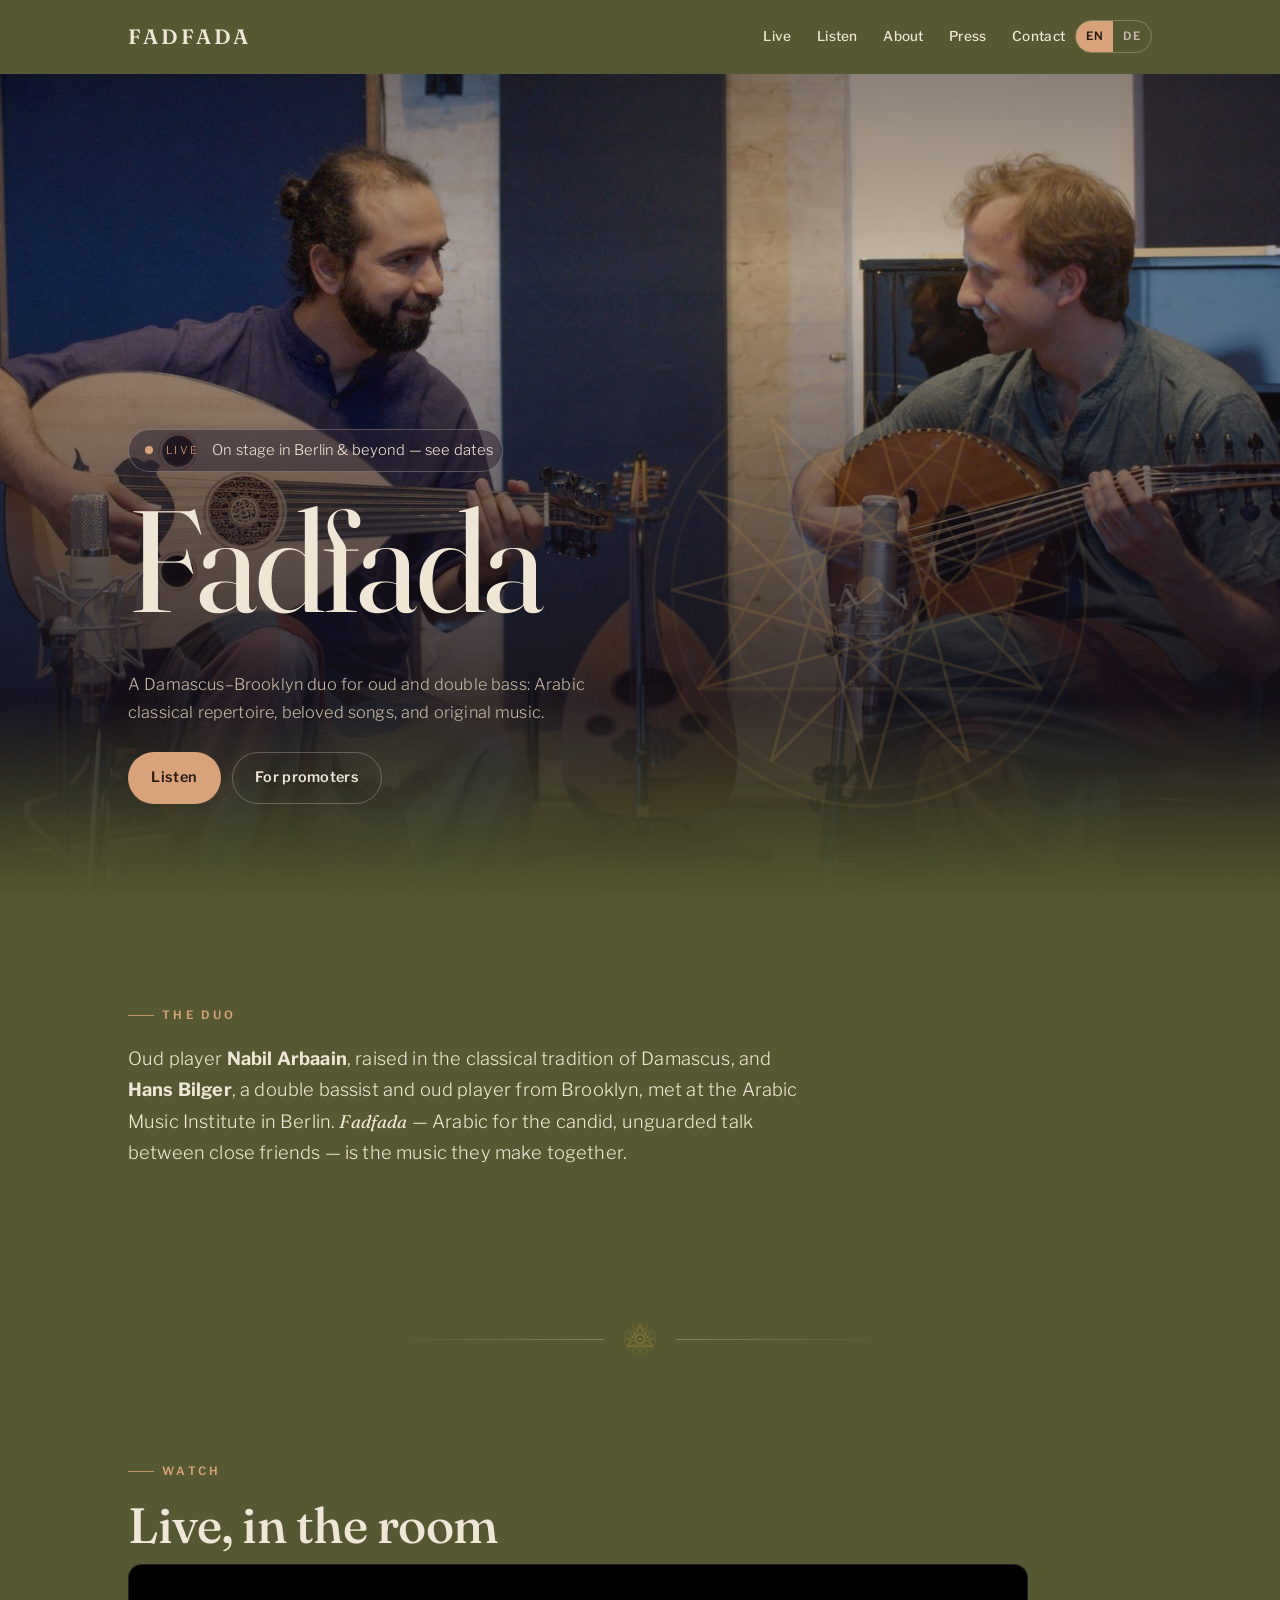
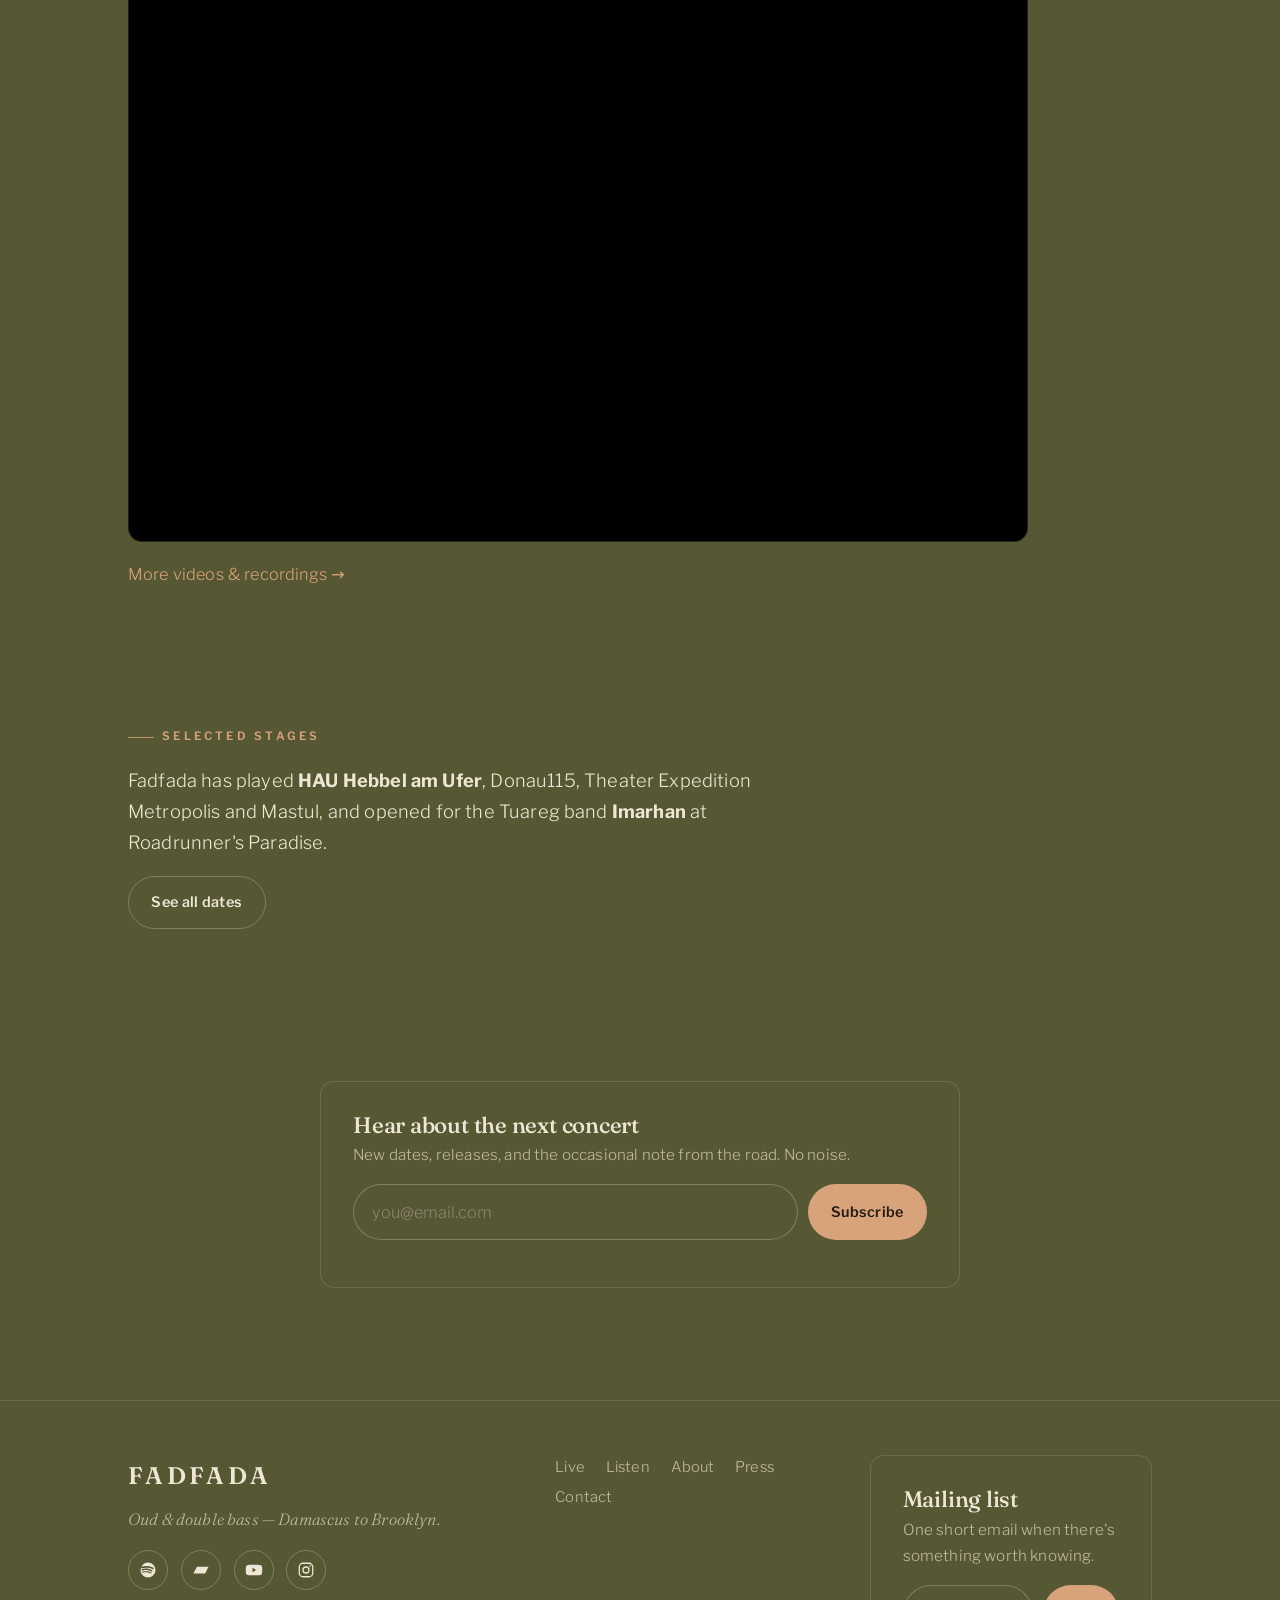
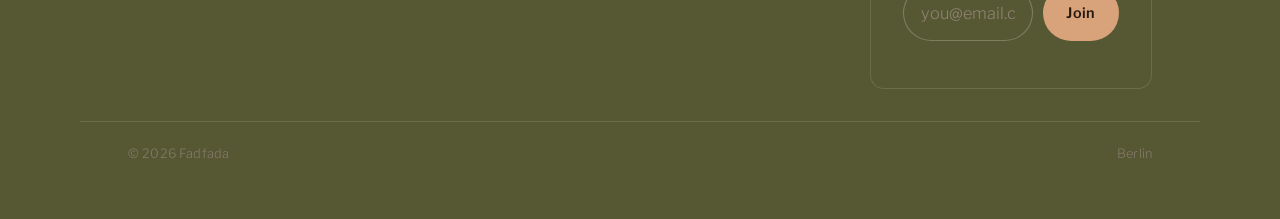
==== index.html @ bcf7a216 "Add files via upload" ====
<!doctype html>
<html lang="en">
    <head>
        <meta charset="utf-8" />
        <meta name="viewport" content="width=device-width, initial-scale=1" />
        <title>Fadfada — Oud &amp; Double Bass Duo</title>
        <meta
            name="description"
            content="Fadfada — a Damascus–Brooklyn oud and double bass duo. Arabic classical, beloved songs, and original music."
        />
        <link rel="icon" href="assets/favicon.svg" />
        <link rel="preconnect" href="https://fonts.googleapis.com" />
        <link rel="preconnect" href="https://fonts.gstatic.com" crossorigin />
        <link
            href="https://fonts.googleapis.com/css2?family=Fraunces:ital,opsz,wght@0,9..144,400;0,9..144,500;0,9..144,600;1,9..144,400;1,9..144,500&family=Libre+Franklin:ital,wght@0,300;0,400;0,500;0,600;0,700;1,400&display=swap"
            rel="stylesheet"
        />
        <link rel="stylesheet" href="css/style.css" />
    </head>
    <body>
        <!-- NAV -->
        <nav class="nav">
            <div class="nav__inner">
                <a class="brand" href="index.html">Fadfada</a>
                <div class="nav__right">
                    <div class="navlinks">
                        <a href="live.html" data-en="Live" data-de="Termine"
                            >Live</a
                        >
                        <a href="listen.html" data-en="Listen" data-de="Hören"
                            >Listen</a
                        >
                        <a href="about.html" data-en="About" data-de="Über uns"
                            >About</a
                        >
                        <a href="press.html" data-en="Press" data-de="Presse"
                            >Press</a
                        >
                        <a
                            href="contact.html"
                            data-en="Contact"
                            data-de="Kontakt"
                            >Contact</a
                        >
                    </div>
                    <div class="langtoggle" role="group" aria-label="Language">
                        <button
                            type="button"
                            data-lang="en"
                            aria-pressed="true"
                        >
                            EN
                        </button>
                        <button
                            type="button"
                            data-lang="de"
                            aria-pressed="false"
                        >
                            DE
                        </button>
                    </div>
                    <button
                        class="menu-btn"
                        aria-label="Menu"
                        aria-expanded="false"
                    >
                        <svg
                            viewBox="0 0 24 24"
                            fill="none"
                            stroke="currentColor"
                            stroke-width="1.8"
                        >
                            <path d="M3 6h18M3 12h18M3 18h18" />
                        </svg>
                    </button>
                </div>
            </div>
        </nav>
        <div class="drawer">
            <a href="live.html" data-en="Live" data-de="Termine">Live</a>
            <a href="listen.html" data-en="Listen" data-de="Hören">Listen</a>
            <a href="about.html" data-en="About" data-de="Über uns">About</a>
            <a href="press.html" data-en="Press" data-de="Presse">Press</a>
            <a href="contact.html" data-en="Contact" data-de="Kontakt"
                >Contact</a
            >
        </div>

        <!-- HERO -->
        <header class="hero">
            <div class="hero__bg">
                <img
                    src="assets/duo-hero.jpg"
                    alt="Nabil Arbaain and Hans Bilger performing"
                />
            </div>
            <img
                class="hero__rosette"
                src="assets/rosette.svg"
                alt=""
                aria-hidden="true"
            />
            <div class="hero__inner wrap">
                <a class="nextdate" href="live.html">
                    <span class="dot"></span>
                    <small>Live</small>
                    <span
                        data-en="On stage in Berlin &amp; beyond — see dates"
                        data-de="Auf der Bühne in Berlin &amp; darüber hinaus — Termine"
                        >On stage in Berlin &amp; beyond — see dates</span
                    >
                </a>
                <h1 class="hero__word">Fadfada</h1>
                <p class="hero__sub">
                    <span data-lang="en"
                        >A Damascus–Brooklyn duo for oud and double bass: Arabic
                        classical repertoire, beloved songs, and original
                        music.</span
                    >
                    <span data-lang="de"
                        >Ein Duo zwischen Damaskus und Brooklyn für Oud und
                        Kontrabass: arabische Klassik, beliebte Lieder und
                        eigene Kompositionen.</span
                    >
                </p>
                <div class="hero__cta">
                    <a
                        class="btn btn--primary"
                        href="listen.html"
                        data-en="Listen"
                        data-de="Hören"
                        >Listen</a
                    >
                    <a
                        class="btn btn--ghost"
                        href="press.html"
                        data-en="For promoters"
                        data-de="Für Veranstalter"
                        >For promoters</a
                    >
                </div>
            </div>
        </header>

        <!-- INTRO -->
        <section class="section">
            <div class="wrap reveal">
                <p class="eyebrow" data-en="The duo" data-de="Das Duo">
                    The duo
                </p>
                <div class="prose">
                    <p class="lead" data-lang="en">
                        Oud player <strong>Nabil Arbaain</strong>, raised in the
                        classical tradition of Damascus, and
                        <strong>Hans Bilger</strong>, a double bassist and oud
                        player from Brooklyn, met at the Arabic Music Institute
                        in Berlin. <em class="serif-it">Fadfada</em> — Arabic
                        for the candid, unguarded talk between close friends —
                        is the music they make together.
                    </p>
                    <p class="lead" data-lang="de">
                        Der Oud-Spieler <strong>Nabil Arbaain</strong>,
                        aufgewachsen in der klassischen Tradition von Damaskus,
                        und <strong>Hans Bilger</strong>, Kontrabassist und
                        Oud-Spieler aus Brooklyn, lernten sich am Arabischen
                        Musikinstitut Berlin kennen.
                        <em class="serif-it">Fadfada</em> — arabisch für die
                        offene, vertraute Aussprache unter Freunden — ist die
                        Musik, die sie zusammen machen.
                    </p>
                </div>
            </div>
        </section>

        <div class="wrap">
            <div class="rosette-rule">
                <img src="assets/rosette.svg" alt="" aria-hidden="true" />
            </div>
        </div>

        <!-- FEATURED VIDEO -->
        <section class="section section--tight">
            <div class="wrap reveal">
                <p class="eyebrow" data-en="Watch" data-de="Ansehen">Watch</p>
                <h2
                    class="section-title"
                    data-en="Live, in the room"
                    data-de="Live, im Raum"
                >
                    Live, in the room
                </h2>
                <div class="embed" style="max-width: 900px">
                    <iframe
                        src="https://www.youtube.com/embed/OVt1H_GwYeY"
                        title="Fadfada live"
                        loading="lazy"
                        allow="
                            accelerometer;
                            autoplay;
                            clipboard-write;
                            encrypted-media;
                            gyroscope;
                            picture-in-picture;
                        "
                        allowfullscreen
                    ></iframe>
                </div>
                <p style="margin-top: 1.1rem">
                    <a
                        href="listen.html"
                        data-en="More videos &amp; recordings →"
                        data-de="Mehr Videos &amp; Aufnahmen →"
                        >More videos &amp; recordings →</a
                    >
                </p>
            </div>
        </section>

        <!-- HIGHLIGHTS -->
        <section class="section section--tight">
            <div class="wrap reveal">
                <p
                    class="eyebrow"
                    data-en="Selected stages"
                    data-de="Ausgewählte Bühnen"
                >
                    Selected stages
                </p>
                <div class="prose">
                    <p class="lead" data-lang="en">
                        Fadfada has played <strong>HAU Hebbel am Ufer</strong>,
                        Donau115, Theater Expedition Metropolis and Mastul, and
                        opened for the Tuareg band <strong>Imarhan</strong> at
                        Roadrunner's Paradise.
                    </p>
                    <p class="lead" data-lang="de">
                        Fadfada spielte u.&nbsp;a. im
                        <strong>HAU Hebbel am Ufer</strong>, Donau115, Theater
                        Expedition Metropolis und Mastul und war Vorband der
                        Tuareg-Band <strong>Imarhan</strong> im Roadrunner's
                        Paradise.
                    </p>
                </div>
                <a
                    class="btn btn--ghost"
                    href="live.html"
                    data-en="See all dates"
                    data-de="Alle Termine"
                    >See all dates</a
                >
            </div>
        </section>

        <!-- SIGNUP -->
        <section class="section">
            <div class="wrap reveal">
                <div
                    class="signup"
                    style="max-width: 640px; margin-inline: auto"
                >
                    <h3
                        data-en="Hear about the next concert"
                        data-de="Vom nächsten Konzert erfahren"
                    >
                        Hear about the next concert
                    </h3>
                    <p
                        data-en="New dates, releases, and the occasional note from the road. No noise."
                        data-de="Neue Termine, Veröffentlichungen und ab und zu ein Gruß von unterwegs. Kein Spam."
                    >
                        New dates, releases, and the occasional note from the
                        road. No noise.
                    </p>
                    <form class="signup-form" novalidate>
                        <input
                            type="email"
                            required
                            placeholder="you@email.com"
                            data-ph-en="you@email.com"
                            data-ph-de="du@email.com"
                            aria-label="Email"
                        />
                        <button
                            class="btn btn--primary"
                            type="submit"
                            data-en="Subscribe"
                            data-de="Abonnieren"
                        >
                            Subscribe
                        </button>
                    </form>
                    <div class="msg" aria-live="polite"></div>
                </div>
            </div>
        </section>

        <!-- FOOTER -->
        <footer class="footer">
            <div class="wrap footer__grid">
                <div class="footer__brand">
                    <a class="brand" href="index.html">Fadfada</a>
                    <p class="footer__tag">
                        <span data-lang="en"
                            >Oud &amp; double bass — Damascus to Brooklyn.</span
                        >
                        <span data-lang="de"
                            >Oud &amp; Kontrabass — Damaskus bis Brooklyn.</span
                        >
                    </p>
                    <div class="socials">
                        <a
                            href="https://open.spotify.com/artist/3Bh8LIMsEj0Z3jXX5K8Y00"
                            aria-label="Spotify"
                            target="_blank"
                            rel="noopener"
                            ><svg viewBox="0 0 24 24" fill="currentColor">
                                <path
                                    d="M12 2a10 10 0 1 0 0 20 10 10 0 0 0 0-20Zm4.6 14.4a.75.75 0 0 1-1 .25c-2.8-1.7-6.3-2.1-10.4-1.15a.75.75 0 1 1-.33-1.46c4.5-1.03 8.4-.57 11.5 1.32.35.22.46.68.23 1.04Zm1.23-2.74a.94.94 0 0 1-1.29.31c-3.2-1.97-8.08-2.54-11.86-1.39a.94.94 0 1 1-.55-1.8c4.33-1.32 9.7-.68 13.38 1.59.44.27.58.85.32 1.29Zm.1-2.85C14.2 8.6 7.9 8.4 4.2 9.52a1.12 1.12 0 1 1-.65-2.15C7.8 6.08 14.77 6.3 19.2 8.94a1.13 1.13 0 0 1-1.17 1.93Z"
                                /></svg
                        ></a>
                        <a
                            href="https://airbornecharlie.bandcamp.com/"
                            aria-label="Bandcamp"
                            target="_blank"
                            rel="noopener"
                            ><svg viewBox="0 0 24 24" fill="currentColor">
                                <path d="M2 16.5 6.5 7.5H22l-4.5 9H2Z" /></svg
                        ></a>
                        <a
                            href="https://www.youtube.com/watch?v=OVt1H_GwYeY"
                            aria-label="YouTube"
                            target="_blank"
                            rel="noopener"
                            ><svg viewBox="0 0 24 24" fill="currentColor">
                                <path
                                    d="M23 12s0-3.2-.4-4.7a2.5 2.5 0 0 0-1.8-1.8C19.3 5 12 5 12 5s-7.3 0-8.8.5A2.5 2.5 0 0 0 1.4 7.3C1 8.8 1 12 1 12s0 3.2.4 4.7a2.5 2.5 0 0 0 1.8 1.8C4.7 19 12 19 12 19s7.3 0 8.8-.5a2.5 2.5 0 0 0 1.8-1.8C23 15.2 23 12 23 12Zm-13 3V9l5 3-5 3Z"
                                /></svg
                        ></a>
                        <!-- Replace with the dedicated Fadfada Instagram handle once created -->
                        <a
                            href="https://www.instagram.com/"
                            aria-label="Instagram"
                            target="_blank"
                            rel="noopener"
                            ><svg
                                viewBox="0 0 24 24"
                                fill="none"
                                stroke="currentColor"
                                stroke-width="1.7"
                            >
                                <rect
                                    x="3"
                                    y="3"
                                    width="18"
                                    height="18"
                                    rx="5"
                                />
                                <circle cx="12" cy="12" r="4" />
                                <circle
                                    cx="17.5"
                                    cy="6.5"
                                    r="1"
                                    fill="currentColor"
                                    stroke="none"
                                /></svg
                        ></a>
                    </div>
                </div>
                <nav aria-label="Footer">
                    <a href="live.html" data-en="Live" data-de="Termine"
                        >Live</a
                    >
                    <a href="listen.html" data-en="Listen" data-de="Hören"
                        >Listen</a
                    >
                    <a href="about.html" data-en="About" data-de="Über uns"
                        >About</a
                    >
                    <a href="press.html" data-en="Press" data-de="Presse"
                        >Press</a
                    >
                    <a href="contact.html" data-en="Contact" data-de="Kontakt"
                        >Contact</a
                    >
                </nav>
                <div class="signup">
                    <h3 data-en="Mailing list" data-de="Mailingliste">
                        Mailing list
                    </h3>
                    <p
                        data-en="One short email when there's something worth knowing."
                        data-de="Eine kurze E-Mail, wenn es etwas zu berichten gibt."
                    >
                        One short email when there's something worth knowing.
                    </p>
                    <form class="signup-form" novalidate>
                        <input
                            type="email"
                            required
                            placeholder="you@email.com"
                            data-ph-en="you@email.com"
                            data-ph-de="du@email.com"
                            aria-label="Email"
                        />
                        <button
                            class="btn btn--primary"
                            type="submit"
                            data-en="Join"
                            data-de="Beitreten"
                        >
                            Join
                        </button>
                    </form>
                    <div class="msg" aria-live="polite"></div>
                </div>
            </div>
            <div class="wrap colophon">
                <span>© <span id="yr"></span> Fadfada</span>
                <span data-en="Berlin" data-de="Berlin">Berlin</span>
            </div>
        </footer>

        <script src="js/main.js"></script>
        <script>
            document.getElementById("yr").textContent =
                new Date().getFullYear();
        </script>
    </body>
</html>
---- css/style.css ----
/* ===========================================================
   FADFADA — site styles
   Direction: nocturnal, warm-lit. Aubergine-black + brass glow.
   Display: Fraunces · Body/UI: Libre Franklin
   Mobile-first; min-width media queries scale up.
   =========================================================== */

:root {
    --ink: #555832; /* deep aubergine-black bg */
    --ink-2: #555832; /* panel */
    --ink-3: #555832; /* raised card */
    --parchment: #f0e6d6; /* primary text */
    --parchment-dim: #c6b9a6; /* secondary text */
    --brass: #d8a37b; /* primary accent — oud glow */
    --brass-bright: #e7c271; /* hover */
    --rose: #7c4226; /* secondary accent, used sparingly */
    --line: rgba(240, 230, 214, 0.14);
    --line-strong: rgba(240, 230, 214, 0.28);

    --maxw: 1120px;
    --gutter: clamp(1.25rem, 5vw, 3rem);
    --radius: 14px;
    --nav-h: 64px;

    --font-display: "Fraunces", Georgia, "Times New Roman", serif;
    --font-body: "Libre Franklin", system-ui, -apple-system, sans-serif;
}

* {
    box-sizing: border-box;
}

html {
    scroll-behavior: smooth;
    -webkit-text-size-adjust: 100%;
}

body {
    margin: 0;
    background: var(--ink);
    color: var(--parchment);
    font-family: var(--font-body);
    font-weight: 300;
    font-size: 1.02rem;
    line-height: 1.72;
    letter-spacing: 0.01em;
    -webkit-font-smoothing: antialiased;
    text-rendering: optimizeLegibility;
    overflow-x: hidden;
}

/* Ambient warm glow anchored top-right, like stage light */
body::before {
    content: "";
    position: fixed;
    inset: 0;
    background:
        radial-gradient(
            60vw 55vh at 82% -8%,
            rgba(205, 162, 74, 0.14),
            transparent 60%
        ),
        radial-gradient(
            50vw 50vh at 0% 108%,
            rgba(192, 138, 134, 0.08),
            transparent 55%
        );
    pointer-events: none;
    z-index: 0;
}

img {
    max-width: 100%;
    display: block;
}

a {
    color: var(--brass);
    text-decoration: none;
    transition: color 0.2s ease;
}
a:hover {
    color: var(--brass-bright);
}

::selection {
    background: rgba(205, 162, 74, 0.28);
    color: #fff;
}

/* ---------- Typography ---------- */
h1,
h2,
h3,
h4 {
    font-family: var(--font-display);
    font-weight: 500;
    font-optical-sizing: auto;
    line-height: 1.06;
    letter-spacing: -0.01em;
    margin: 0 0 0.5em;
}

.eyebrow {
    font-family: var(--font-body);
    font-weight: 600;
    font-size: 0.72rem;
    letter-spacing: 0.28em;
    text-transform: uppercase;
    color: var(--brass);
    display: inline-flex;
    align-items: center;
    gap: 0.7em;
    margin: 0 0 1.1rem;
}
.eyebrow::before {
    content: "";
    width: 26px;
    height: 1px;
    background: var(--brass);
    opacity: 0.8;
}

.section-title {
    font-size: clamp(1.9rem, 6.5vw, 3.1rem);
    margin-bottom: 0.8rem;
}

p {
    margin: 0 0 1.1rem;
}
.lead {
    font-size: 1.14rem;
    color: var(--parchment);
}
.dim {
    color: var(--parchment-dim);
}

.serif-it {
    font-family: var(--font-display);
    font-style: italic;
    font-weight: 400;
}

/* ---------- Layout ---------- */
.wrap {
    width: 100%;
    max-width: var(--maxw);
    margin: 0 auto;
    padding-inline: var(--gutter);
    position: relative;
    z-index: 1;
}
.section {
    padding-block: clamp(3.2rem, 9vw, 6rem);
    position: relative;
    z-index: 1;
}
.section--tight {
    padding-block: clamp(2.2rem, 6vw, 3.5rem);
}
.divider {
    width: 100%;
    height: 1px;
    background: var(--line);
    border: 0;
    margin: 0;
}

/* Rosette divider */
.rosette-rule {
    display: flex;
    align-items: center;
    justify-content: center;
    gap: 1.2rem;
    margin: 0;
    padding-block: clamp(1.5rem, 5vw, 2.5rem);
}
.rosette-rule::before,
.rosette-rule::after {
    content: "";
    height: 1px;
    flex: 1;
    max-width: 220px;
    background: linear-gradient(
        to var(--dir, right),
        transparent,
        var(--line-strong)
    );
}
.rosette-rule::after {
    --dir: left;
}
.rosette-rule img {
    width: 34px;
    height: 34px;
    opacity: 0.85;
}

/* ---------- Nav ---------- */
.nav {
    position: fixed;
    top: 0;
    left: 0;
    right: 0;
    z-index: 50;
    height: var(--nav-h);
    display: flex;
    align-items: center;
    background: #555832;
    backdrop-filter: blur(12px);
    -webkit-backdrop-filter: blur(12px);
    border-bottom: 1px solid transparent;
    transition:
        border-color 0.3s ease,
        background 0.3s ease;
}
.nav.scrolled {
    border-bottom-color: var(--line);
    background: #555832;
}
.nav__inner {
    width: 100%;
    max-width: var(--maxw);
    margin: 0 auto;
    padding-inline: var(--gutter);
    display: flex;
    align-items: center;
    justify-content: space-between;
    gap: 1rem;
}
.brand {
    font-family: var(--font-display);
    font-weight: 600;
    font-size: 1.3rem;
    letter-spacing: 0.14em;
    color: var(--parchment);
    text-transform: uppercase;
}
.brand:hover {
    color: var(--parchment);
}
.brand b {
    color: var(--brass);
    font-weight: 600;
}

.nav__right {
    display: flex;
    align-items: center;
    gap: 0.6rem;
}

.langtoggle {
    display: inline-flex;
    border: 1px solid var(--line-strong);
    border-radius: 999px;
    overflow: hidden;
    font-size: 0.72rem;
    font-weight: 600;
    letter-spacing: 0.08em;
}
.langtoggle button {
    background: transparent;
    color: var(--parchment-dim);
    border: 0;
    cursor: pointer;
    padding: 0.34rem 0.62rem;
    font: inherit;
    letter-spacing: inherit;
}
.langtoggle button[aria-pressed="true"] {
    background: var(--brass);
    color: #241a10;
}

.menu-btn {
    background: transparent;
    border: 1px solid var(--line-strong);
    color: var(--parchment);
    width: 42px;
    height: 38px;
    border-radius: 10px;
    cursor: pointer;
    display: grid;
    place-items: center;
}
.menu-btn svg {
    width: 20px;
    height: 20px;
}

.navlinks {
    display: none;
}

/* Mobile drawer */
.drawer {
    position: fixed;
    inset: var(--nav-h) 0 0 0;
    z-index: 40;
    background: rgba(19, 14, 22, 0.98);
    backdrop-filter: blur(6px);
    transform: translateY(-8px);
    opacity: 0;
    pointer-events: none;
    transition:
        opacity 0.25s ease,
        transform 0.25s ease;
    display: flex;
    flex-direction: column;
    padding: 1.4rem var(--gutter) 2rem;
}
.drawer.open {
    opacity: 1;
    transform: none;
    pointer-events: auto;
}
.drawer a {
    font-family: var(--font-display);
    font-size: 1.7rem;
    font-weight: 500;
    color: var(--parchment);
    padding: 0.55rem 0;
    border-bottom: 1px solid var(--line);
}
.drawer a:hover,
.drawer a.active {
    color: var(--brass);
}
.drawer a.active {
}

/* ---------- Buttons ---------- */
.btn {
    display: inline-flex;
    align-items: center;
    gap: 0.55rem;
    font-family: var(--font-body);
    font-weight: 600;
    font-size: 0.9rem;
    letter-spacing: 0.02em;
    padding: 0.8rem 1.4rem;
    border-radius: 999px;
    cursor: pointer;
    border: 1px solid transparent;
    transition:
        transform 0.15s ease,
        background 0.2s ease,
        color 0.2s ease,
        border-color 0.2s ease;
}
.btn:active {
    transform: translateY(1px);
}
.btn--primary {
    background: var(--brass);
    color: #241a10;
}
.btn--primary:hover {
    background: var(--brass-bright);
    color: #241a10;
}
.btn--ghost {
    border-color: var(--line-strong);
    color: var(--parchment);
}
.btn--ghost:hover {
    border-color: var(--brass);
    color: var(--brass);
}
.btn--block {
    width: 100%;
    justify-content: center;
}

/* ---------- Hero ---------- */
.hero {
    position: relative;
    min-height: 100svh;
    display: flex;
    align-items: flex-end;
    padding-top: calc(var(--nav-h) + 1rem);
    overflow: hidden;
}
.hero__bg {
    position: absolute;
    inset: 0;
    z-index: 0;
}
.hero__bg img {
    width: 100%;
    height: 100%;
    object-fit: cover;
    object-position: 50% 38%;
    filter: saturate(0.92) contrast(1.02);
}
.hero__bg::after {
    content: "";
    position: absolute;
    inset: 0;
    background:
        linear-gradient(
            180deg,
            rgba(23, 18, 26, 0.55) 0%,
            rgba(23, 18, 26, 0.2) 30%,
            rgba(23, 18, 26, 0.82) 78%,
            var(--ink) 100%
        ),
        radial-gradient(
            90% 70% at 70% 20%,
            rgba(205, 162, 74, 0.16),
            transparent 60%
        );
}
.hero__rosette {
    position: absolute;
    z-index: 1;
    left: 50%;
    top: 40%;
    width: min(70vw, 460px);
    opacity: 0.16;
    animation: spin 90s linear infinite;
}
.hero__inner {
    position: relative;
    z-index: 2;
    width: 100%;
    padding-bottom: clamp(2.4rem, 8vw, 5rem);
}
.hero__word {
    font-family: var(--font-display);
    font-weight: 400;
    font-size: clamp(3.4rem, 15vw, 9rem);
    line-height: 0.92;
    letter-spacing: -0.02em;
    margin: 0 0 0.3em;
    color: var(--parchment);
}
.hero__word em {
    font-style: italic;
    color: var(--brass);
}
.hero__tag {
    font-family: var(--font-display);
    font-style: italic;
    font-weight: 400;
    font-size: clamp(1.15rem, 4.4vw, 1.75rem);
    color: var(--parchment);
    margin: 0 0 0.4rem;
    max-width: 22ch;
}
.hero__sub {
    color: var(--parchment-dim);
    max-width: 46ch;
    margin-bottom: 1.6rem;
}
.hero__cta {
    display: flex;
    flex-wrap: wrap;
    gap: 0.7rem;
}

@keyframes spin {
    to {
        transform: rotate(360deg);
    }
}

/* ---------- Next-date chip ---------- */
.nextdate {
    display: inline-flex;
    align-items: center;
    gap: 0.8rem;
    flex-wrap: wrap;
    border: 1px solid var(--line-strong);
    border-radius: 999px;
    padding: 0.5rem 0.5rem 0.5rem 1rem;
    margin-bottom: 1.4rem;
    background: rgba(42, 33, 48, 0.5);
}
.nextdate .dot {
    width: 8px;
    height: 8px;
    border-radius: 50%;
    background: var(--brass);
    box-shadow: 0 0 0 0 rgba(205, 162, 74, 0.6);
    animation: pulse 2.6s infinite;
}
@keyframes pulse {
    0% {
        box-shadow: 0 0 0 0 rgba(205, 162, 74, 0.5);
    }
    70% {
        box-shadow: 0 0 0 9px rgba(205, 162, 74, 0);
    }
    100% {
        box-shadow: 0 0 0 0 rgba(205, 162, 74, 0);
    }
}
.nextdate small {
    font-size: 0.68rem;
    letter-spacing: 0.22em;
    text-transform: uppercase;
    color: var(--brass);
}
.nextdate span {
    font-size: 0.92rem;
    color: var(--parchment);
}

/* ---------- Page header (non-home) ---------- */
.pagehead {
    padding-top: calc(var(--nav-h) + clamp(2.5rem, 9vw, 5rem));
}
.pagehead .section-title {
    font-size: clamp(2.4rem, 9vw, 4.4rem);
}

/* ---------- Grids & cards ---------- */
.grid {
    display: grid;
    gap: clamp(1rem, 3vw, 1.6rem);
}
.video-grid {
    grid-template-columns: 1fr;
}
.embed {
    position: relative;
    padding-top: 56.25%;
    border-radius: var(--radius);
    overflow: hidden;
    border: 1px solid var(--line);
    background: #000;
}
.embed iframe {
    position: absolute;
    inset: 0;
    width: 100%;
    height: 100%;
    border: 0;
}

.albums {
    grid-template-columns: 1fr;
}
.album iframe {
    width: 100%;
    height: 420px;
    border: 0;
    border-radius: var(--radius);
    border: 1px solid var(--line);
    background: var(--ink-2);
}
.album p {
    margin-top: 0.5rem;
    font-size: 0.85rem;
    color: var(--parchment-dim);
}

/* member cards */
.members {
    grid-template-columns: 1fr;
}
.member {
    background: var(--ink-2);
    border: 1px solid var(--line);
    border-radius: var(--radius);
    overflow: hidden;
}
.member img {
    aspect-ratio: 4/5;
    object-fit: cover;
    width: 100%;
}
.member__body {
    padding: 1.2rem 1.3rem 1.4rem;
}
.member__body h3 {
    font-size: 1.35rem;
    margin-bottom: 0.1em;
}
.member__role {
    font-size: 0.74rem;
    letter-spacing: 0.16em;
    text-transform: uppercase;
    color: var(--brass);
    margin-bottom: 0.7rem;
}

/* photo gallery */
.gallery {
    grid-template-columns: repeat(2, 1fr);
}
.gallery figure {
    margin: 0;
    position: relative;
    border-radius: var(--radius);
    overflow: hidden;
    border: 1px solid var(--line);
}
.gallery img {
    aspect-ratio: 1/1;
    object-fit: cover;
    width: 100%;
    transition: transform 0.4s ease;
}
.gallery a:hover img {
    transform: scale(1.04);
}
.gallery figcaption {
    position: absolute;
    left: 0;
    right: 0;
    bottom: 0;
    font-size: 0.68rem;
    letter-spacing: 0.04em;
    padding: 0.8rem 0.7rem 0.5rem;
    color: var(--parchment);
    background: linear-gradient(transparent, rgba(0, 0, 0, 0.72));
    opacity: 0;
    transition: opacity 0.25s ease;
}
.gallery figure:hover figcaption {
    opacity: 1;
}

/* prose (bio) */
.prose {
    max-width: 62ch;
}
.prose .firstchar {
    float: left;
    font-family: var(--font-display);
    font-weight: 500;
    font-size: 3.4em;
    line-height: 0.72;
    padding: 0.06em 0.12em 0 0;
    color: var(--brass);
}

/* ---------- Shows list ---------- */
.shows {
    display: flex;
    flex-direction: column;
    gap: 0;
}
.show {
    display: grid;
    grid-template-columns: 1fr;
    gap: 0.25rem 1.4rem;
    padding: 1.15rem 0;
    border-top: 1px solid var(--line);
}
.show:last-child {
    border-bottom: 1px solid var(--line);
}
.show__date {
    font-family: var(--font-display);
    font-size: 1.05rem;
    color: var(--brass);
    font-weight: 500;
}
.show__title {
    font-weight: 500;
    color: var(--parchment);
}
.show__venue {
    color: var(--parchment-dim);
    font-size: 0.95rem;
}
.show__meta {
    color: var(--parchment-dim);
    font-size: 0.85rem;
}
.show--past .show__date {
    color: var(--parchment-dim);
}

.empty-note {
    border: 1px dashed var(--line-strong);
    border-radius: var(--radius);
    padding: 1.5rem;
    color: var(--parchment-dim);
    background: rgba(42, 33, 48, 0.35);
}

/* ---------- Quotes ---------- */
.quote {
    border-left: 2px solid var(--brass);
    padding: 0.2rem 0 0.2rem 1.3rem;
    margin: 0 0 2rem;
    max-width: 60ch;
}
.quote p {
    font-family: var(--font-display);
    font-style: italic;
    font-size: 1.22rem;
    line-height: 1.5;
    color: var(--parchment);
}
.quote cite {
    font-style: normal;
    font-family: var(--font-body);
    font-weight: 600;
    font-size: 0.82rem;
    letter-spacing: 0.04em;
    color: var(--parchment-dim);
    display: block;
}

/* ---------- Info / contact rows ---------- */
.inforow {
    display: grid;
    grid-template-columns: 1fr;
    gap: 1.2rem;
}
.infocard {
    background: var(--ink-2);
    border: 1px solid var(--line);
    border-radius: var(--radius);
    padding: 1.3rem;
}
.infocard h3 {
    font-size: 1.1rem;
    margin-bottom: 0.5rem;
}
.infocard a {
    font-weight: 400;
}
.infocard .k {
    font-size: 0.72rem;
    letter-spacing: 0.16em;
    text-transform: uppercase;
    color: var(--brass);
    display: block;
    margin-bottom: 0.25rem;
}

/* asset/download list */
.assetlist {
    list-style: none;
    margin: 0;
    padding: 0;
}
.assetlist li {
    border-top: 1px solid var(--line);
}
.assetlist li:last-child {
    border-bottom: 1px solid var(--line);
}
.assetlist a {
    display: flex;
    justify-content: space-between;
    align-items: center;
    gap: 1rem;
    padding: 0.95rem 0.2rem;
    color: var(--parchment);
    font-weight: 400;
}
.assetlist a:hover {
    color: var(--brass);
}
.assetlist .arr {
    color: var(--brass);
}

/* ---------- Newsletter ---------- */
.signup {
    background: var(--ink-2);
    border: 1px solid var(--line);
    border-radius: var(--radius);
    padding: clamp(1.3rem, 4vw, 2rem);
}
.signup h3 {
    font-size: 1.4rem;
    margin-bottom: 0.3rem;
}
.signup p {
    color: var(--parchment-dim);
    margin-bottom: 1rem;
    font-size: 0.95rem;
}
.signup form {
    display: flex;
    flex-direction: column;
    gap: 0.6rem;
}
.signup input[type="email"] {
    width: 100%;
    background: var(--ink);
    border: 1px solid var(--line-strong);
    color: var(--parchment);
    border-radius: 999px;
    padding: 0.8rem 1.1rem;
    font: inherit;
}
.signup input::placeholder {
    color: #8f8375;
}
.signup input:focus {
    outline: none;
    border-color: var(--brass);
    box-shadow: 0 0 0 3px rgba(205, 162, 74, 0.18);
}
.signup .msg {
    font-size: 0.85rem;
    color: var(--brass);
    min-height: 1.1em;
}

/* ---------- Footer ---------- */
.footer {
    border-top: 1px solid var(--line);
    padding-block: clamp(2.4rem, 7vw, 3.4rem);
    margin-top: 1rem;
    position: relative;
    z-index: 1;
}
.footer__grid {
    display: grid;
    grid-template-columns: 1fr;
    gap: 2rem;
}
.footer__brand .brand {
    font-size: 1.5rem;
}
.footer__tag {
    color: var(--parchment-dim);
    font-family: var(--font-display);
    font-style: italic;
    margin-top: 0.5rem;
}
.footer nav {
    display: flex;
    flex-wrap: wrap;
    gap: 0.3rem 1.3rem;
}
.footer nav a {
    color: var(--parchment-dim);
    font-size: 0.92rem;
}
.footer nav a:hover {
    color: var(--brass);
}
.socials {
    display: flex;
    gap: 0.8rem;
    margin-top: 0.3rem;
}
.socials a {
    display: inline-grid;
    place-items: center;
    width: 40px;
    height: 40px;
    border-radius: 50%;
    border: 1px solid var(--line-strong);
    color: var(--parchment);
}
.socials a:hover {
    border-color: var(--brass);
    color: var(--brass);
}
.socials svg {
    width: 18px;
    height: 18px;
}
.colophon {
    margin-top: 2rem;
    padding-top: 1.3rem;
    border-top: 1px solid var(--line);
    color: #85796b;
    font-size: 0.8rem;
    display: flex;
    flex-wrap: wrap;
    gap: 0.4rem 1.2rem;
    justify-content: space-between;
}

/* ---------- Language visibility ---------- */
[data-lang] {
    display: none;
}
html[lang="en"] [data-lang="en"] {
    display: block;
}
html[lang="de"] [data-lang="de"] {
    display: block;
}
/* inline variants */
span[data-lang],
a[data-lang],
small[data-lang],
em[data-lang],
strong[data-lang] {
    display: none;
}
html[lang="en"] span[data-lang="en"],
html[lang="en"] a[data-lang="en"],
html[lang="en"] small[data-lang="en"],
html[lang="en"] em[data-lang="en"],
html[lang="en"] strong[data-lang="en"] {
    display: inline;
}
html[lang="de"] span[data-lang="de"],
html[lang="de"] a[data-lang="de"],
html[lang="de"] small[data-lang="de"],
html[lang="de"] em[data-lang="de"],
html[lang="de"] strong[data-lang="de"] {
    display: inline;
}
/* The language toggle is a control, not translatable content — always show both */
.langtoggle button[data-lang] {
    display: inline-flex !important;
}

/* ---------- Reveal animation ---------- */
.reveal {
    opacity: 0;
    transform: translateY(18px);
    transition:
        opacity 0.7s ease,
        transform 0.7s ease;
}
.reveal.in {
    opacity: 1;
    transform: none;
}

/* ---------- Focus visibility ---------- */
:focus-visible {
    outline: 2px solid var(--brass);
    outline-offset: 3px;
    border-radius: 4px;
}

/* ===========================================================
   Breakpoints
   =========================================================== */
@media (min-width: 620px) {
    .albums {
        grid-template-columns: repeat(2, 1fr);
    }
    .members {
        grid-template-columns: repeat(2, 1fr);
    }
    .gallery {
        grid-template-columns: repeat(3, 1fr);
    }
    .inforow {
        grid-template-columns: repeat(2, 1fr);
    }
    .show {
        grid-template-columns: 150px 1fr;
        align-items: baseline;
    }
    .signup form {
        flex-direction: row;
    }
    .signup input[type="email"] {
        flex: 1;
    }
    .footer__grid {
        grid-template-columns: 1.3fr 1fr;
        align-items: start;
    }
}

@media (min-width: 900px) {
    :root {
        --nav-h: 74px;
    }
    .video-grid {
        grid-template-columns: repeat(3, 1fr);
    }
    .albums {
        grid-template-columns: repeat(3, 1fr);
    }
    .menu-btn {
        display: none;
    }
    .navlinks {
        display: flex;
        align-items: center;
        gap: 1.6rem;
    }
    .navlinks a {
        color: var(--parchment);
        font-size: 0.85rem;
        font-weight: 500;
        letter-spacing: 0.02em;
        position: relative;
    }
    .navlinks a::after {
        content: "";
        position: absolute;
        left: 0;
        right: 100%;
        bottom: -6px;
        height: 1px;
        background: var(--brass);
        transition: right 0.25s ease;
    }
    .navlinks a:hover::after,
    .navlinks a.active::after {
        right: 0;
    }
    .navlinks a.active {
        color: var(--brass);
    }
    .hero__inner {
        padding-bottom: clamp(3.5rem, 8vw, 6rem);
    }
    .members--three {
        grid-template-columns: repeat(2, 1fr);
    }
    .footer__grid {
        grid-template-columns: 1.4fr 1fr 1fr;
    }
}

@media (min-width: 1100px) {
    .gallery {
        grid-template-columns: repeat(4, 1fr);
    }
}

@media (prefers-reduced-motion: reduce) {
    * {
        animation: none !important;
        scroll-behavior: auto !important;
    }
    .reveal {
        opacity: 1;
        transform: none;
        transition: none;
    }
    .hero__rosette {
        animation: none !important;
    }
}
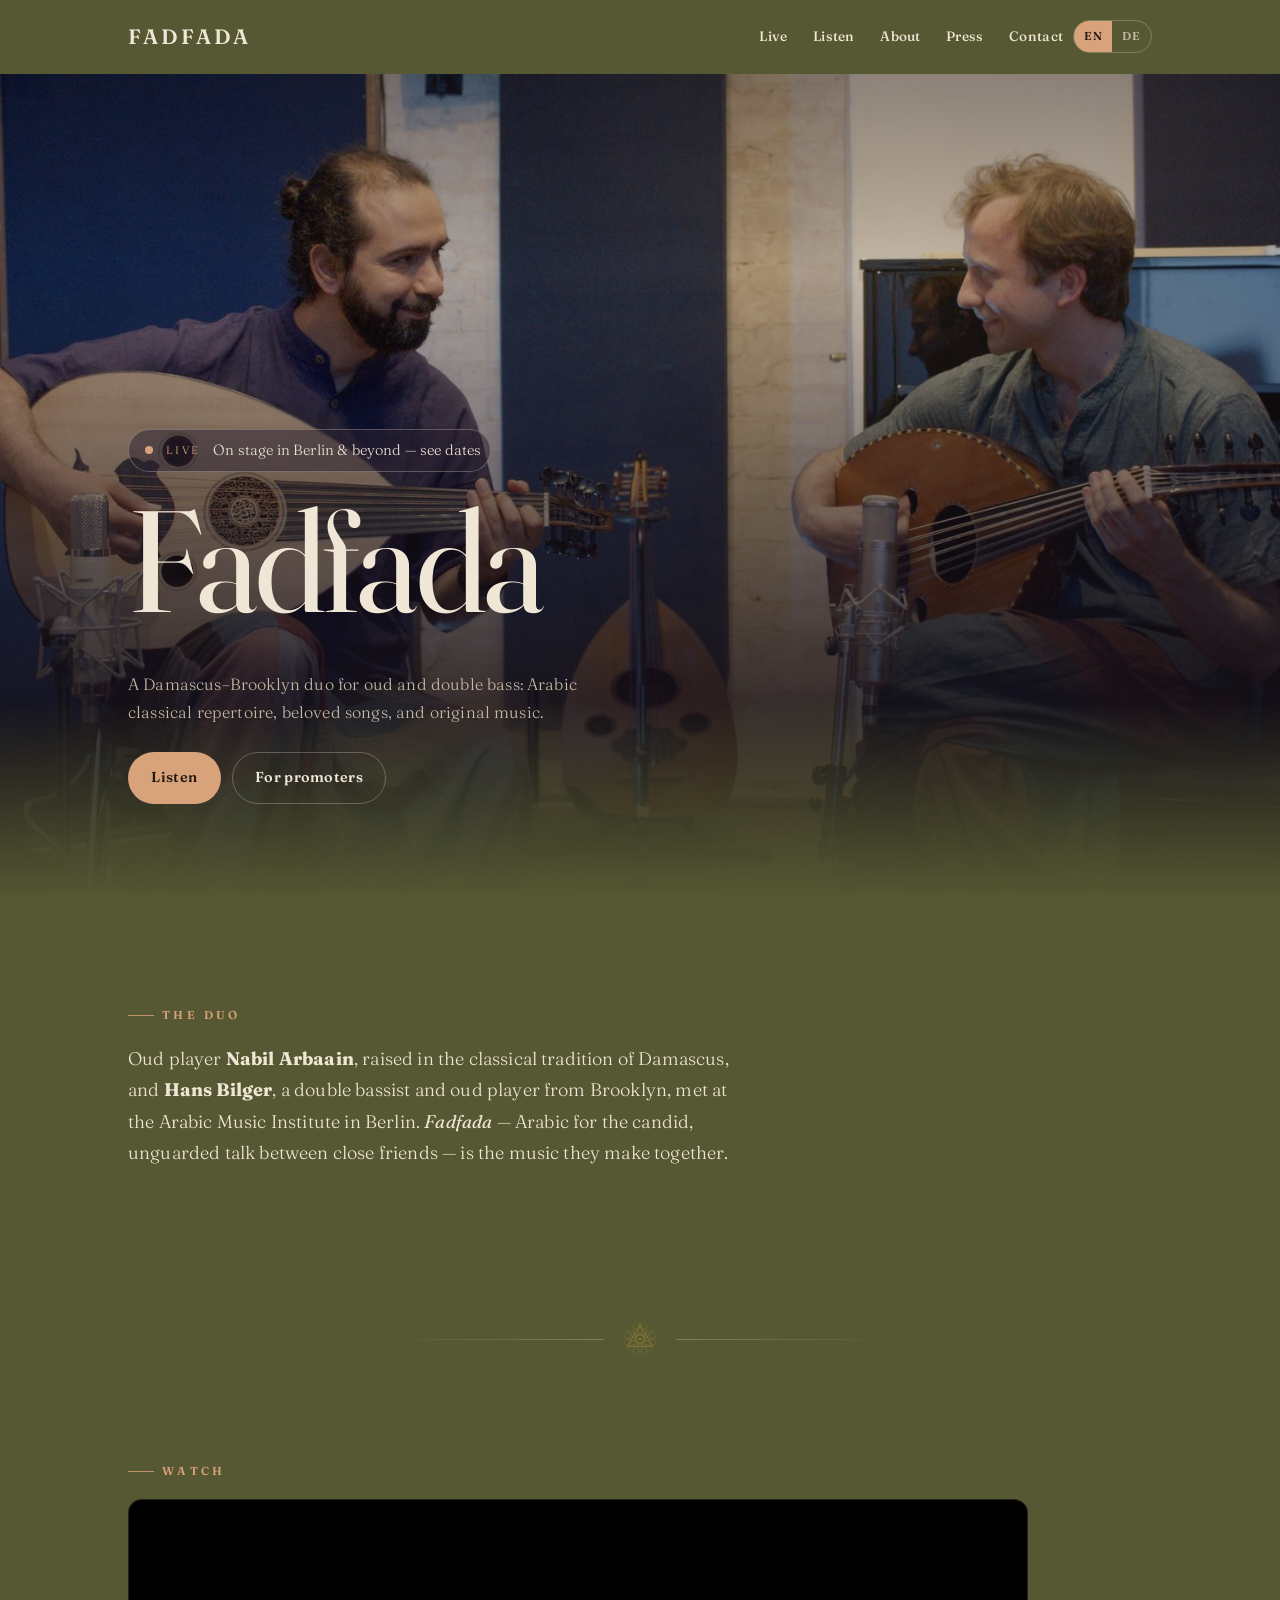
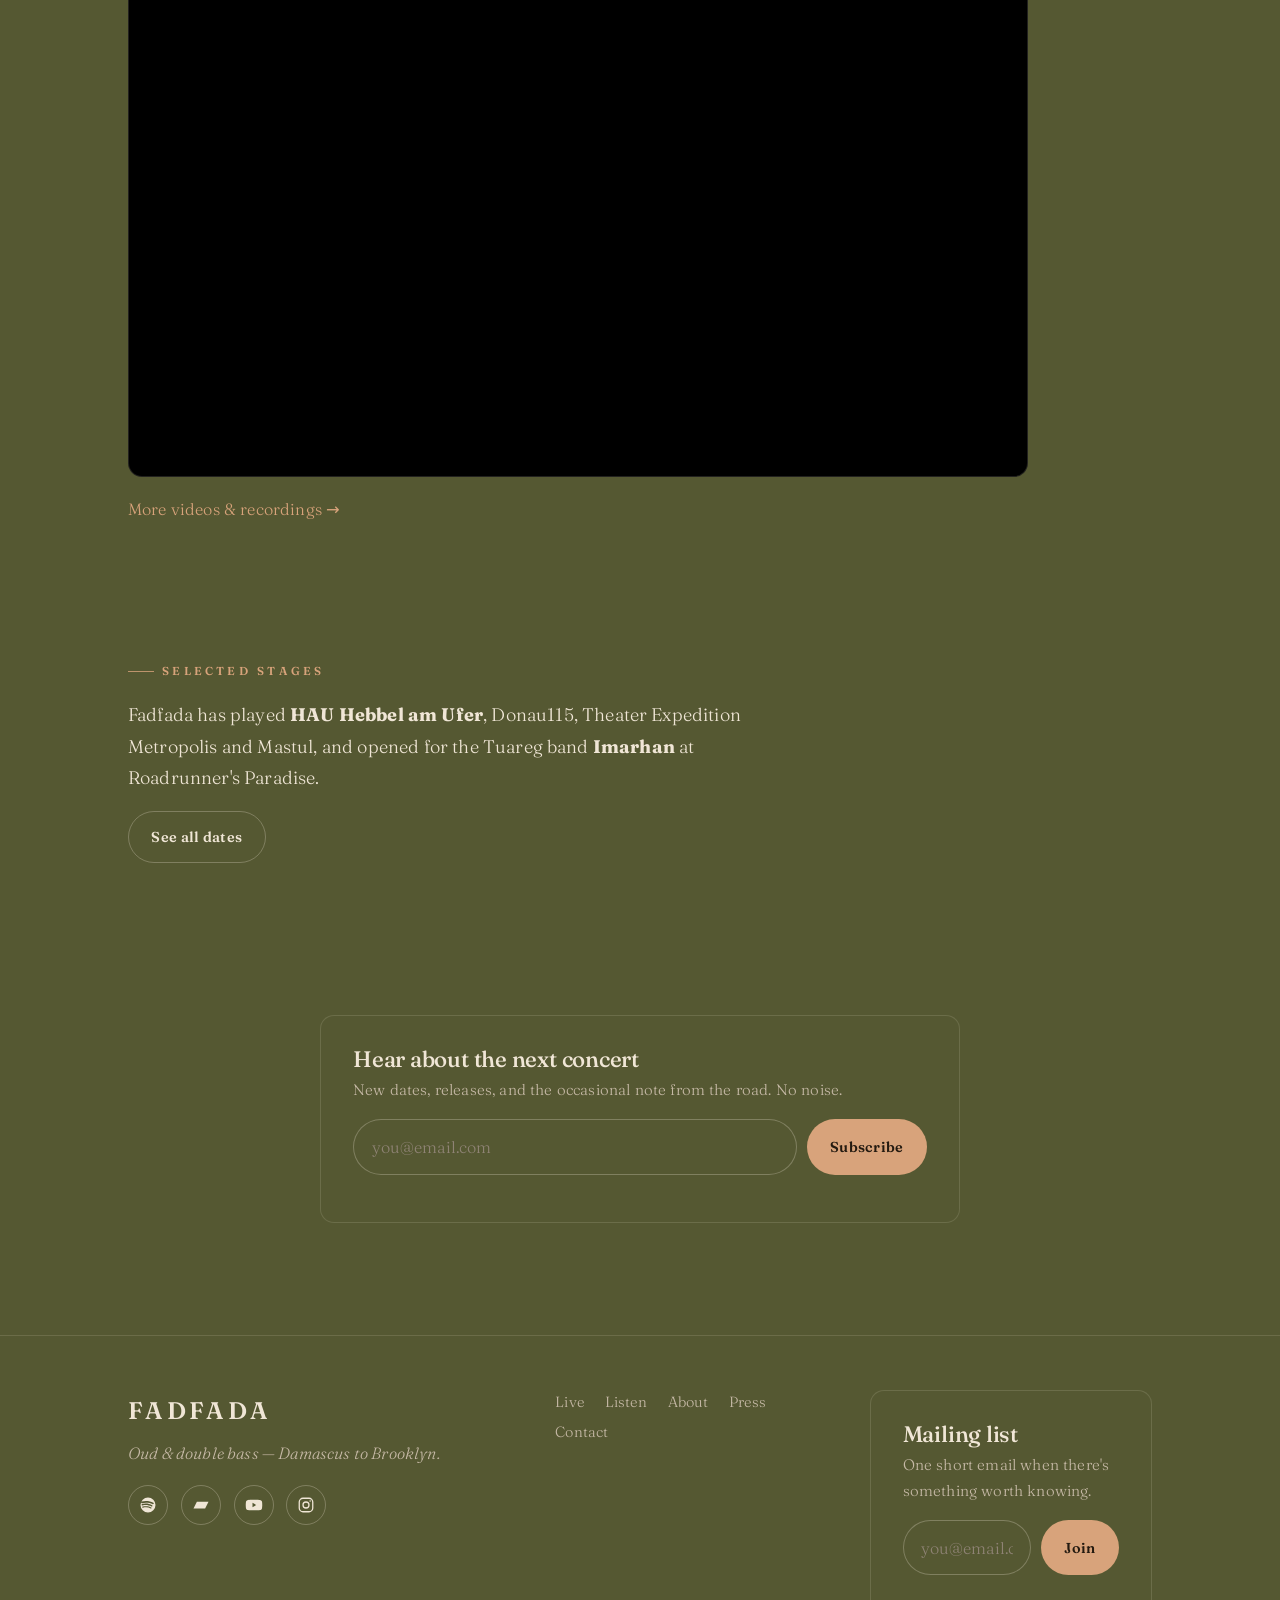
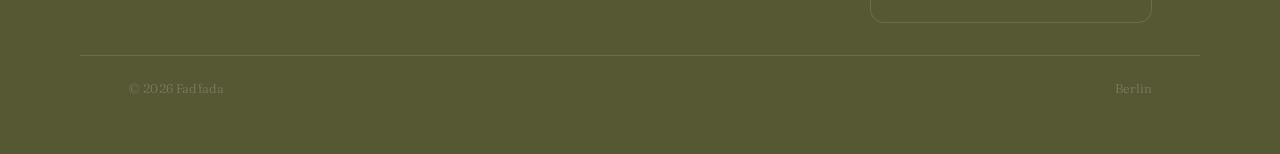
==== commit 60dd6d62: "Add files via upload" ====
--- a/index.html
+++ b/index.html
@@ -15,6 +15,12 @@
             href="https://fonts.googleapis.com/css2?family=Fraunces:ital,opsz,wght@0,9..144,400;0,9..144,500;0,9..144,600;1,9..144,400;1,9..144,500&family=Libre+Franklin:ital,wght@0,300;0,400;0,500;0,600;0,700;1,400&display=swap"
             rel="stylesheet"
         />
+        <link rel="preconnect" href="https://fonts.googleapis.com" />
+        <link rel="preconnect" href="https://fonts.gstatic.com" crossorigin />
+        <link
+            href="https://fonts.googleapis.com/css2?family=Noto+Sans:ital,wght@0,100..900;1,100..900&family=Oranienbaum&display=swap"
+            rel="stylesheet"
+        />
         <link rel="stylesheet" href="css/style.css" />
     </head>
     <body>
@@ -94,12 +100,6 @@
                     alt="Nabil Arbaain and Hans Bilger performing"
                 />
             </div>
-            <img
-                class="hero__rosette"
-                src="assets/rosette.svg"
-                alt=""
-                aria-hidden="true"
-            />
             <div class="hero__inner wrap">
                 <a class="nextdate" href="live.html">
                     <span class="dot"></span>
@@ -182,13 +182,6 @@
         <section class="section section--tight">
             <div class="wrap reveal">
                 <p class="eyebrow" data-en="Watch" data-de="Ansehen">Watch</p>
-                <h2
-                    class="section-title"
-                    data-en="Live, in the room"
-                    data-de="Live, im Raum"
-                >
-                    Live, in the room
-                </h2>
                 <div class="embed" style="max-width: 900px">
                     <iframe
                         src="https://www.youtube.com/embed/OVt1H_GwYeY"
@@ -309,7 +302,7 @@
                     </p>
                     <div class="socials">
                         <a
-                            href="https://open.spotify.com/artist/3Bh8LIMsEj0Z3jXX5K8Y00"
+                            href="https://open.spotify.com/album/3CfEC42VOUX2S4rIvyCpef?si=HoVmRhmYQHuXthrdMDJlCA"
                             aria-label="Spotify"
                             target="_blank"
                             rel="noopener"
@@ -319,7 +312,7 @@
                                 /></svg
                         ></a>
                         <a
-                            href="https://airbornecharlie.bandcamp.com/"
+                            href="https://hansbilger.bandcamp.com/album/live-at-high-wave-audio"
                             aria-label="Bandcamp"
                             target="_blank"
                             rel="noopener"
@@ -327,7 +320,7 @@
                                 <path d="M2 16.5 6.5 7.5H22l-4.5 9H2Z" /></svg
                         ></a>
                         <a
-                            href="https://www.youtube.com/watch?v=OVt1H_GwYeY"
+                            href="https://www.youtube.com/watch?v=S-8vyVPM6a4"
                             aria-label="YouTube"
                             target="_blank"
                             rel="noopener"
@@ -338,7 +331,7 @@
                         ></a>
                         <!-- Replace with the dedicated Fadfada Instagram handle once created -->
                         <a
-                            href="https://www.instagram.com/"
+                            href="https://www.instagram.com/arabic.music.initiative.berlin/"
                             aria-label="Instagram"
                             target="_blank"
                             rel="noopener"
--- a/css/style.css
+++ b/css/style.css
@@ -23,7 +23,7 @@
     --nav-h: 64px;
 
     --font-display: "Fraunces", Georgia, "Times New Roman", serif;
-    --font-body: "Libre Franklin", system-ui, -apple-system, sans-serif;
+    --font-body: "Fraunces", system-ui, -apple-system, sans-serif;
 }
 
 * {
@@ -437,6 +437,7 @@
     letter-spacing: -0.02em;
     margin: 0 0 0.3em;
     color: var(--parchment);
+    position: top;
 }
 .hero__word em {
     font-style: italic;
@@ -659,7 +660,7 @@
 .show__date {
     font-family: var(--font-display);
     font-size: 1.05rem;
-    color: var(--brass);
+    color: #d8a37b;
     font-weight: 500;
 }
 .show__title {
@@ -675,7 +676,7 @@
     font-size: 0.85rem;
 }
 .show--past .show__date {
-    color: var(--parchment-dim);
+    color: var(#d8a37b);
 }
 
 .empty-note {
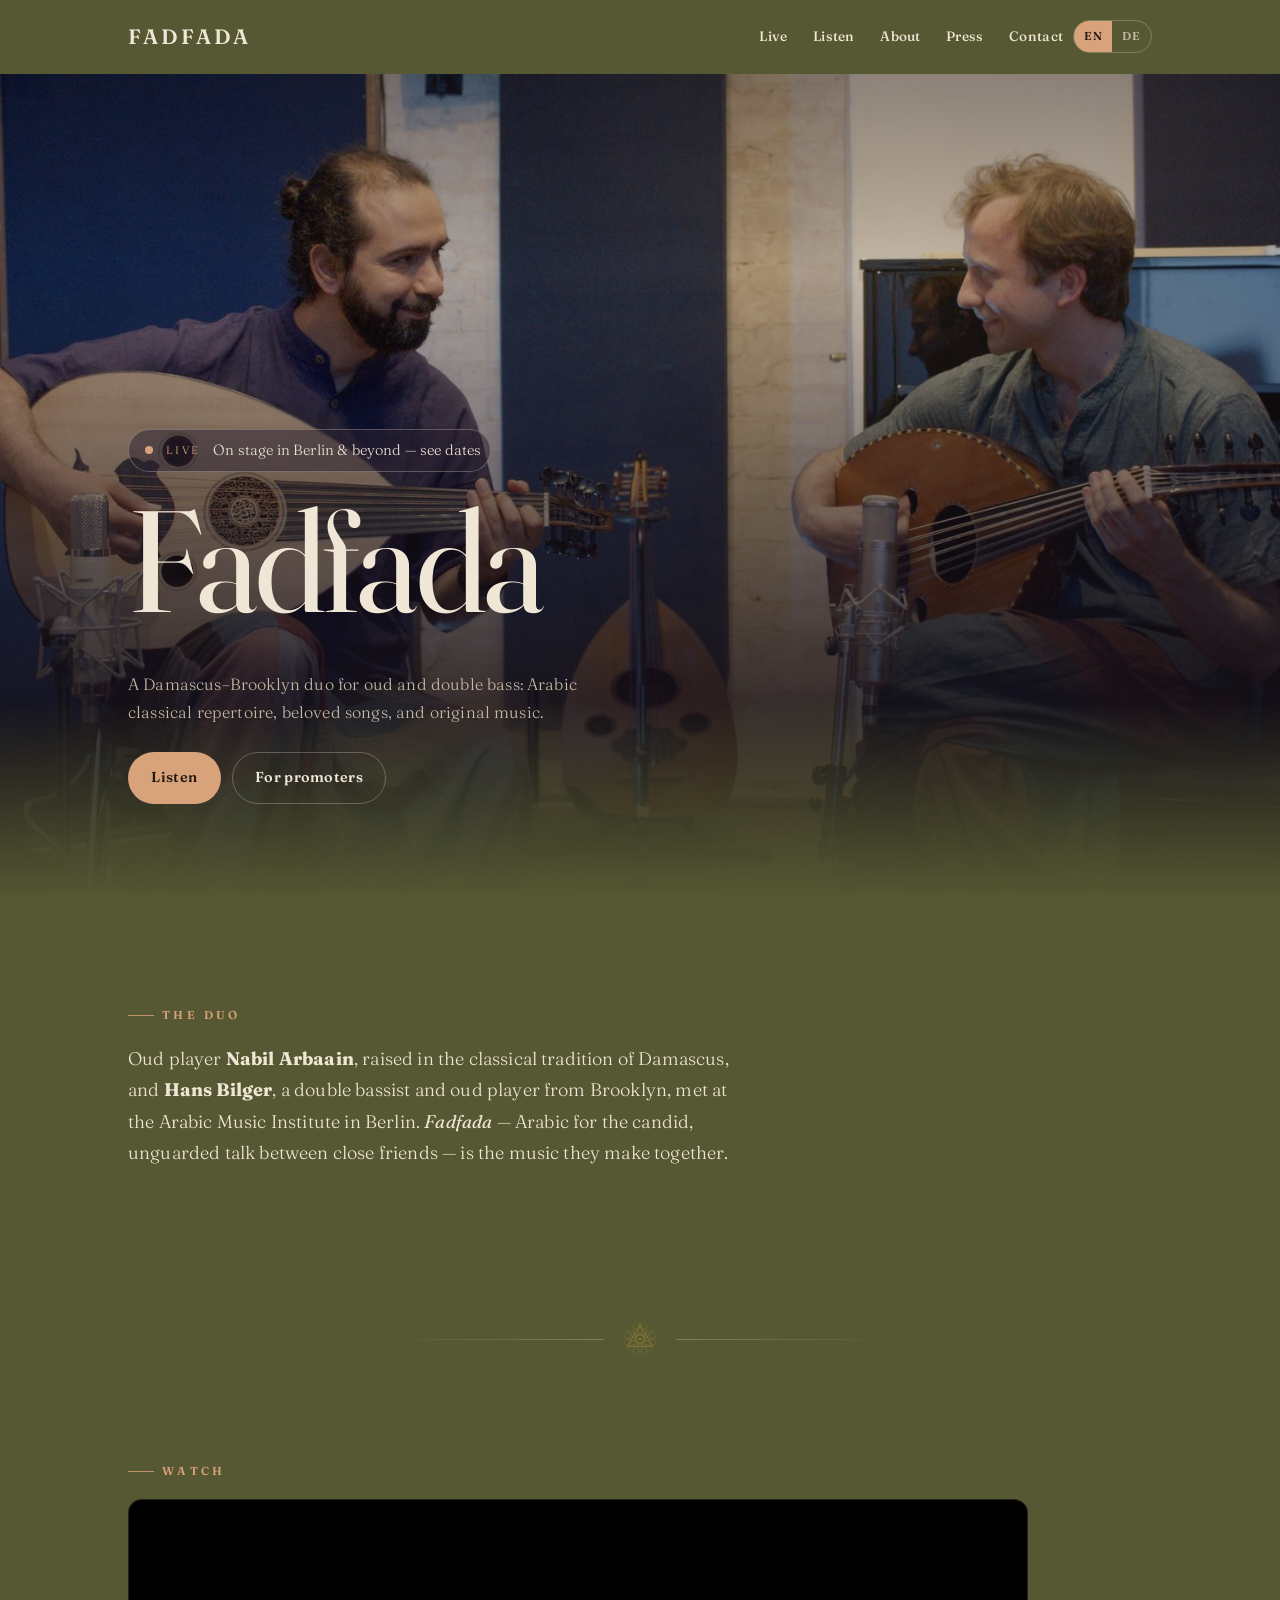
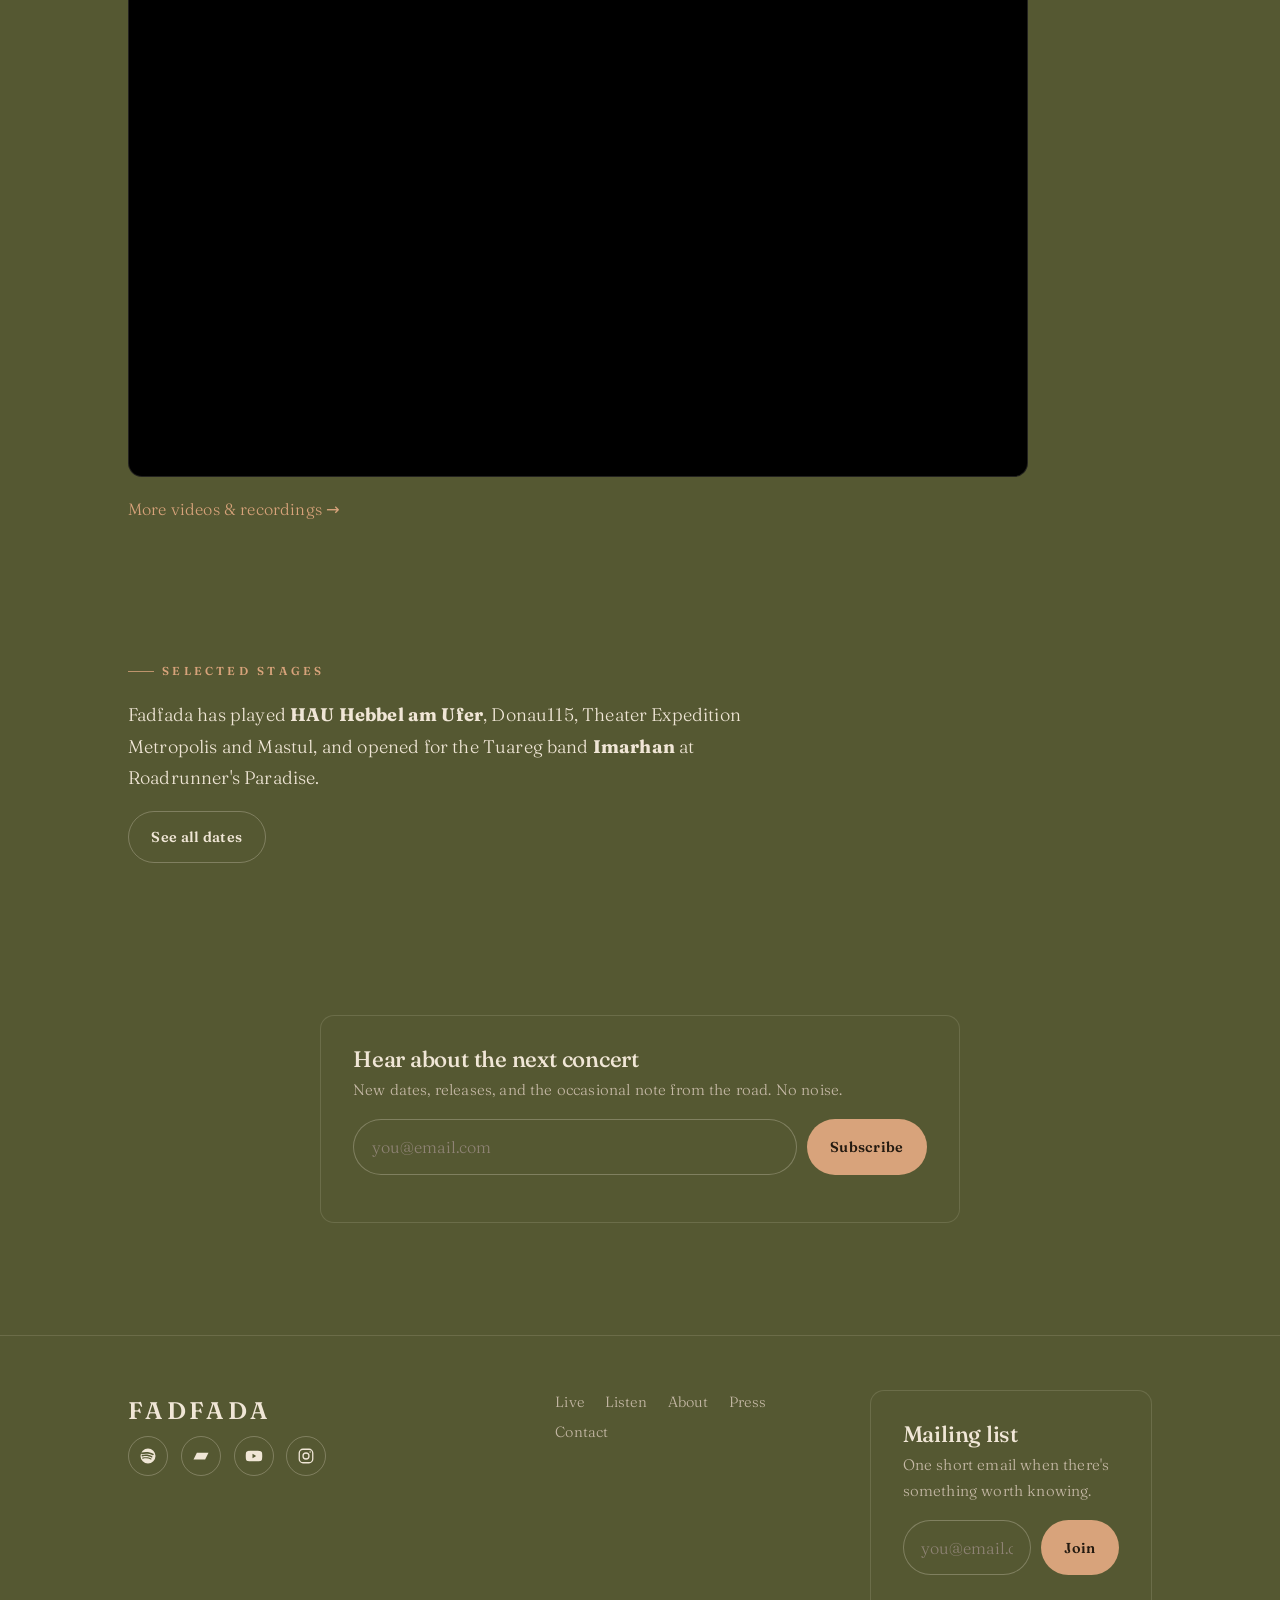
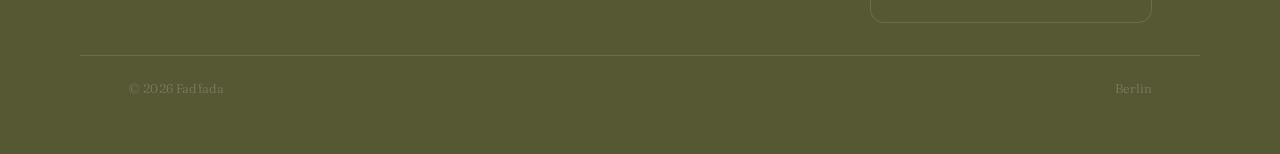
==== commit c3bdadf6: "Add files via upload" ====
--- a/index.html
+++ b/index.html
@@ -292,14 +292,6 @@
             <div class="wrap footer__grid">
                 <div class="footer__brand">
                     <a class="brand" href="index.html">Fadfada</a>
-                    <p class="footer__tag">
-                        <span data-lang="en"
-                            >Oud &amp; double bass — Damascus to Brooklyn.</span
-                        >
-                        <span data-lang="de"
-                            >Oud &amp; Kontrabass — Damaskus bis Brooklyn.</span
-                        >
-                    </p>
                     <div class="socials">
                         <a
                             href="https://open.spotify.com/album/3CfEC42VOUX2S4rIvyCpef?si=HoVmRhmYQHuXthrdMDJlCA"
